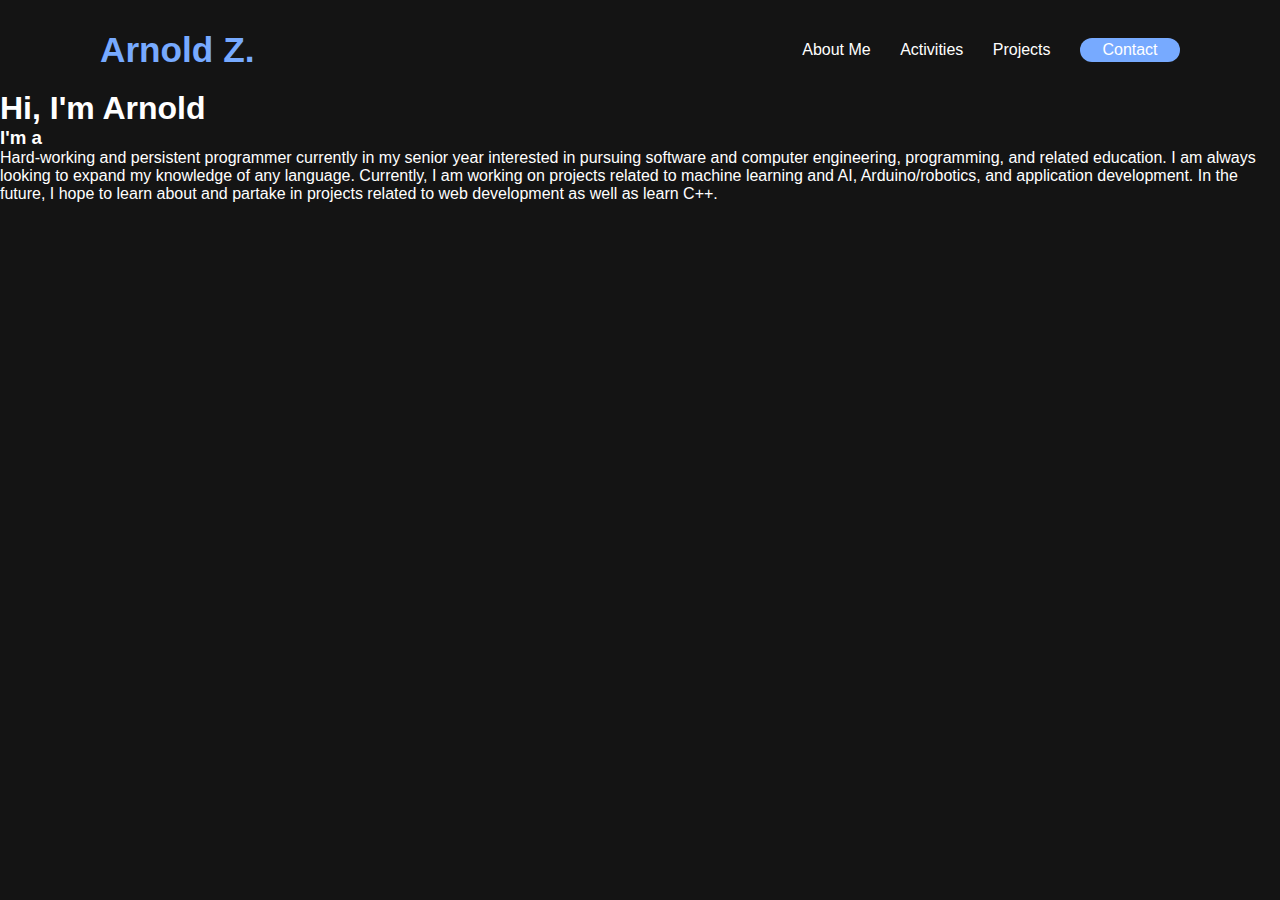
==== index.html @ 7964592f "skeleton of site" ====
<!DOCTYPE html>
<html lang="en">
<head>
    <meta charset="UTF-8">
    <meta name="viewport" content="width=device-width, initial-scale=1.0">
    <title>arnold's about me</title>
    <link rel="stylesheet" href="styles.css">
</head>
<body>
    <header>
        <div class="logo">
            <a href="#">Arnold Z.</a>
        </div>
        <div class="navbar">
                <a href="#">About Me</a>
                <a href="#">Activities</a>
                <a href="#">Projects</a>
                <button href="#">Contact</button>
        </div>
    </header>

    <div class="home">
        <h1>Hi, I'm <span>Arnold</span></h1>
        <h3 class="typing-text">I'm a <span></span></h3>
        <p>Hard-working and persistent programmer currently in my senior year interested in pursuing software and computer engineering, programming, and related education. I am always looking to expand my knowledge of any language. 

        Currently, I am working on projects related to machine learning and AI, Arduino/robotics, and application development. In the future, I hope to learn about and partake in projects related to web development as well as learn C++.</p>
    </div>
    
</body>
</html>
---- styles.css ----
* {
    margin: 0;
    padding: 0;
    box-sizing: border-box;
    text-decoration: none;
    border: none;
    outline: none;
    font-family: "Poppins", sans-serif;
    color: white;
}

html {
    scroll-behavior: smooth;
}

body {
    background-color: rgb(20, 20, 20);
}

header {
    margin: 0px 100px;
    padding-top: 30px;
    padding-bottom: 20px;

    display: flex;
    justify-content: space-between;
    /* background-color: red; */

    align-items: center;
}

.logo {
    transition: .3s ease;
    
}

.logo a {
    color: #77aaff;
    font-size: 2.2rem;
    font-weight: 600;
}

.logo:hover {
    transform: scale(1.15);
}

.navbar a, button {
    color: white;
    font-size: 1rem;
    font-weight: 250;

    margin-left: 25px;

    display: inline-block;
    transition: .3s ease;
}

button {
    border-radius: 100px;
    width: 100px;
    padding: 3px;
    background-color: #77aaff;
}

.navbar a:hover{
    transform: scale(1.15);
    color:#77aaff;
    /* text-decoration: underline;
    text-decoration-thickness: 2px;
    text-underline-offset: 2px; */
}

button:hover {
    transform: scale(1.1);
    background-color: #3982ff;
    cursor: pointer;
}
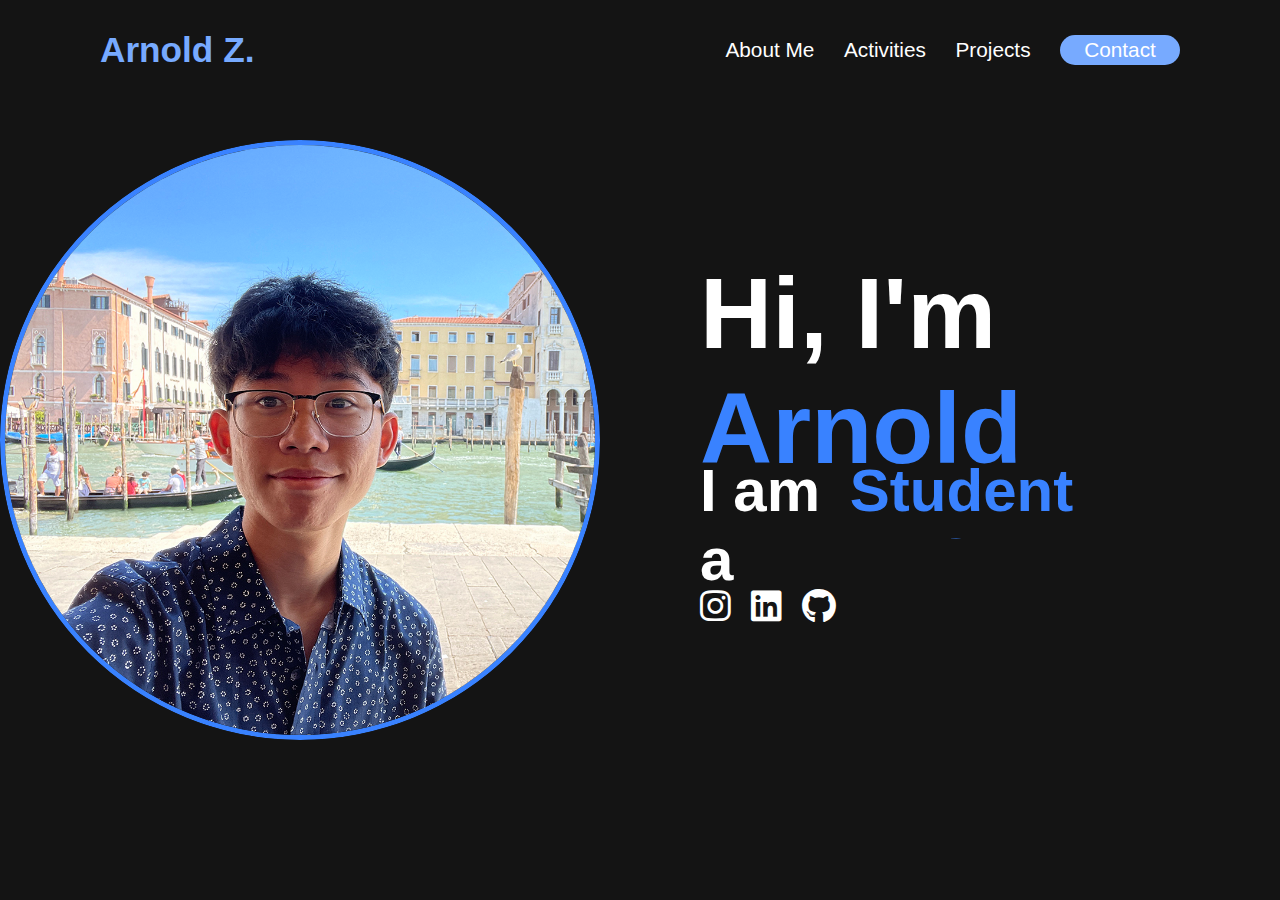
==== commit 62407124: "finished home/hero page" ====
--- a/index.html
+++ b/index.html
@@ -4,7 +4,9 @@
     <meta charset="UTF-8">
     <meta name="viewport" content="width=device-width, initial-scale=1.0">
     <title>arnold's about me</title>
+
     <link rel="stylesheet" href="styles.css">
+    <link rel="stylesheet" href="https://cdnjs.cloudflare.com/ajax/libs/font-awesome/6.6.0/css/all.min.css">
 </head>
 <body>
     <header>
@@ -20,11 +22,34 @@
     </header>
 
     <div class="home">
-        <h1>Hi, I'm <span>Arnold</span></h1>
-        <h3 class="typing-text">I'm a <span></span></h3>
-        <p>Hard-working and persistent programmer currently in my senior year interested in pursuing software and computer engineering, programming, and related education. I am always looking to expand my knowledge of any language. 
+        <link rel="stylesheet" href="index.css">
 
-        Currently, I am working on projects related to machine learning and AI, Arduino/robotics, and application development. In the future, I hope to learn about and partake in projects related to web development as well as learn C++.</p>
+        <img src="images/arnold.png" alt="Arnold" id="Arnold">
+
+        <div class="hero_info">
+            <div class="home_header">
+                <h1>Hi, I'm <span id="name">Arnold</span></h1>
+            </div>
+            
+            <div class="text_scroll">
+                <h2 class="scrolling-text">I am a </h2>
+                <div class="words">
+                    <h2><span> Student</span></h2>
+                    <h2><span> DECA President</span></h2>
+                    <h2><span> Programmer</span></h2>
+                    <h2><span> Volleyball Player</span></h2>
+                    <h2><span> Youth Coordinator</span></h2>
+                    <h2><span> Student</span></h2>
+                </div>
+            </div>
+            
+            <div class="links">
+                <a href="https://www.instagram.com/kuya.arnold/" target="_blank"><i class="fa-brands fa-instagram"></i></a>
+                <a href="https://www.linkedin.com/in/arnoldzamora/" target="_blank"><i class="fa-brands fa-linkedin"></i></a>
+                <a href="https://github.com/xgoofyy/xgoofyy/tree/main" target="_blank"><i class="fa-brands fa-github"></i></a>
+            </div>
+
+        </div>
     </div>
     
 </body>
--- a/styles.css
+++ b/styles.css
@@ -46,7 +46,7 @@
 
 .navbar a, button {
     color: white;
-    font-size: 1rem;
+    font-size: 1.3rem;
     font-weight: 250;
 
     margin-left: 25px;
@@ -57,7 +57,7 @@
 
 button {
     border-radius: 100px;
-    width: 100px;
+    width: 120px;
     padding: 3px;
     background-color: #77aaff;
 }
--- a/index.css
+++ b/index.css
@@ -0,0 +1,120 @@
+.home {
+    display: flex;
+    justify-content: center;
+    gap: 100px;
+    padding: 50px 0px 50px 0px;    
+}
+
+
+#Arnold {
+    width: 600px;
+    height: auto;
+    clip-path: circle();
+    border: 5px solid #3982ff;
+    box-sizing: border-box;
+    border-radius: 50%;
+}
+
+.hero_info {
+    display: flex;
+    flex-direction: column;
+    justify-content: center;
+}
+
+.home h1 {
+    font-size: 100px;
+    margin-bottom: -30px;
+}
+
+#name {
+    color:#3982ff;
+}
+
+.home:hover #name { /*triggers glow animation when hovered over home*/
+    animation: glow 1.5s ease-in-out infinite alternate;
+}
+
+@keyframes glow {
+    from {
+        text-shadow: 0px 0px 0px #004ed6;
+    }
+
+    to {
+        text-shadow: 0 0 15px #004ed6, 0 0 0px #004ed6;
+    }
+}
+
+.home h2 {
+    font-size: 60px;
+}
+
+.text_scroll {
+    box-sizing: content-box;
+    display: flex;
+
+    height: 83px;
+}
+
+.words {
+    overflow: hidden;
+    margin-top: 0px;
+}
+
+.words span{
+    color: #3982ff;
+    display: block;
+    padding-left: 10px;
+
+    animation: word_spin 8s infinite;
+}
+
+@keyframes word_spin { /* "I am a... " text animation */
+    12% {
+        transform: translateY(-105%);
+    }
+    20% {
+        transform: translateY(-100%);
+    }
+    32% {
+        transform: translateY(-205%);
+    }
+    40% {
+        transform: translateY(-200%);
+    }
+    52% {
+        transform: translateY(-305%);
+    }
+    60% {
+        transform: translateY(-300%);
+    }
+    72% {
+        transform: translateY(-405%);
+    }
+    80% {
+        transform: translateY(-400%);
+    }
+    92% {
+        transform: translateY(-505%);
+    }
+    100% {
+        transform: translateY(-500%);
+    }
+}
+
+.links {
+    display: flex;
+    justify-content: flex-start;
+    padding-top: 50px;
+}
+
+.links i {
+    font-size: 35px;
+    margin-right: 20px;
+
+    transition: .3s ease;
+}
+
+.links i:hover {
+    transform: scale(1.2);
+    color:#3982ff;
+}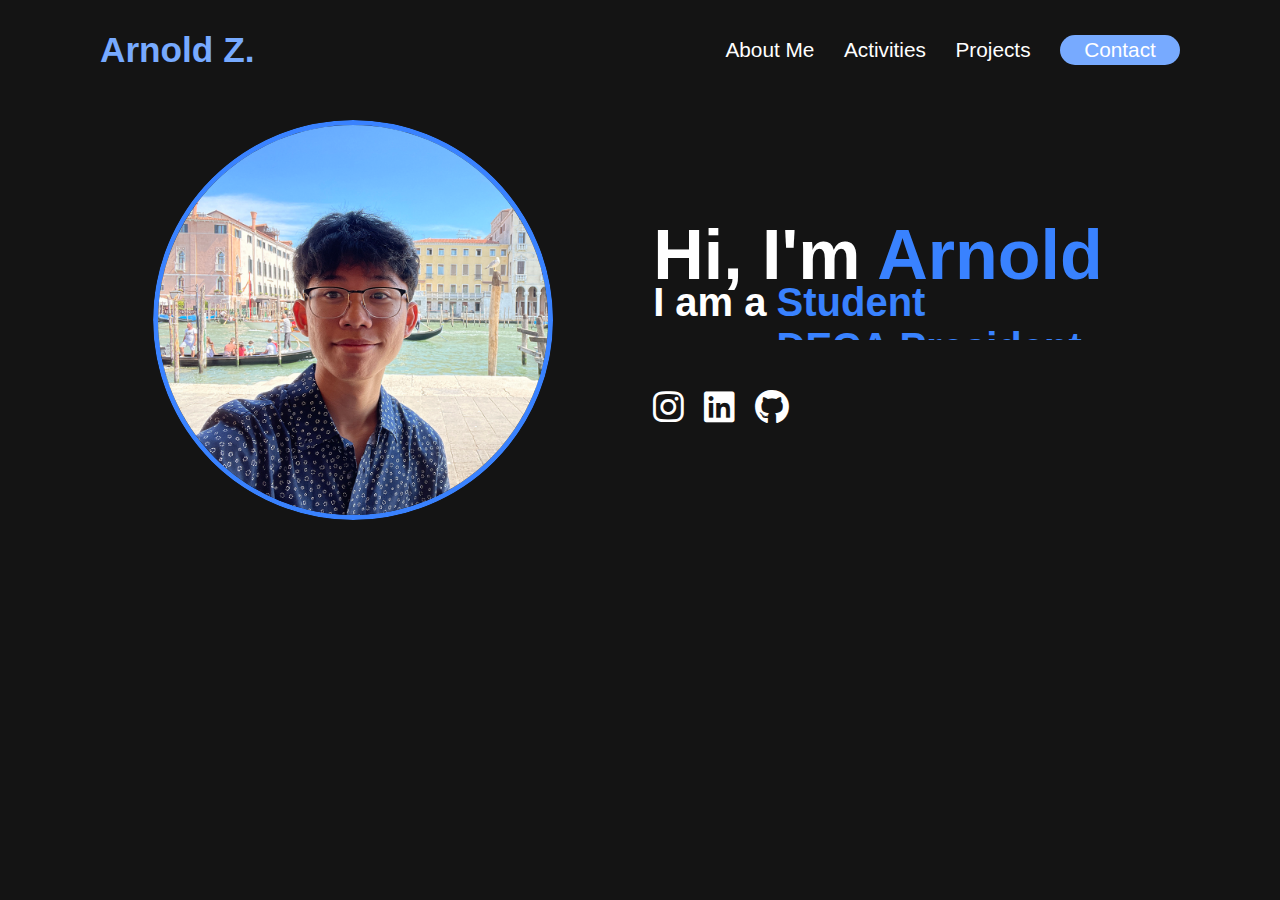
==== commit 6addfc32: "even more responsive" ====
--- a/index.html
+++ b/index.html
@@ -18,6 +18,8 @@
                 <a href="#">Activities</a>
                 <a href="#">Projects</a>
                 <button href="#">Contact</button>
+
+                <i class="fa-solid fa-bars" href="#"></i>
         </div>
     </header>
 
@@ -46,7 +48,7 @@
             <div class="links">
                 <a href="https://www.instagram.com/kuya.arnold/" target="_blank"><i class="fa-brands fa-instagram"></i></a>
                 <a href="https://www.linkedin.com/in/arnoldzamora/" target="_blank"><i class="fa-brands fa-linkedin"></i></a>
-                <a href="https://github.com/xgoofyy/xgoofyy/tree/main" target="_blank"><i class="fa-brands fa-github"></i></a>
+                <a href="https://github.com/xgoofyy" target="_blank"><i class="fa-brands fa-github"></i></a>
             </div>
 
         </div>
--- a/styles.css
+++ b/styles.css
@@ -14,7 +14,8 @@
 }
 
 body {
-    background-color: rgb(20, 20, 20);
+    background-color: #141414;
+    padding-top: 70px;
 }
 
 header {
@@ -26,12 +27,18 @@
     justify-content: space-between;
     /* background-color: red; */
 
+    position: fixed;
+    top: 0;
+    right: 0;
+    left: 0;
+    z-index: 1000;
+    background-color: #141414;
+
     align-items: center;
 }
 
 .logo {
     transition: .3s ease;
-    
 }
 
 .logo a {
@@ -55,6 +62,12 @@
     transition: .3s ease;
 }
 
+.navbar i {
+    font-size: 40px;
+    visibility: hidden;
+    display: none;
+}
+
 button {
     border-radius: 100px;
     width: 120px;
@@ -74,4 +87,33 @@
     transform: scale(1.1);
     background-color: #3982ff;
     cursor: pointer;
+}
+
+@media (max-width: 1024px) {
+    header {
+        margin: 20px 40px;
+        padding: 0px 0px 10px 0px;
+    }
+
+    .logo a {
+        font-size: 3rem;
+    }
+
+    .navbar {
+        margin-top: 10px;
+    }
+
+    .navbar a, button {
+        visibility: hidden;
+        display: none;
+    }
+
+    .navbar i {
+        visibility: visible;
+        display:flex;
+    }
+
+    body {
+        padding-top: 80px;
+    }
 }--- a/index.css
+++ b/index.css
@@ -117,4 +117,64 @@
 .links i:hover {
     transform: scale(1.2);
     color:#3982ff;
+}
+
+@media (max-width: 1440px) {
+    #Arnold {
+        width: 400px;
+        height: auto;
+    }
+    
+    .home h1 {
+        font-size: 70px;
+        margin-bottom: -15px;
+    }
+
+    .home h2 {
+        font-size: 40px;
+    }
+
+    .text_scroll {
+        height: 60px;
+    }
+}
+
+@media (max-width: 1024px) {
+    .home {
+        flex-direction: column;
+        align-items: center;
+        gap: 50px;
+    }
+
+    .links {
+        display: flex;
+        justify-content: center;
+        padding-top: 40px;
+    }
+}
+
+@media (max-width: 768px) {
+    #Arnold {
+        width: 300px;
+        height: auto;
+    }
+    
+    .home h1 {
+        font-size: 35px;
+        margin-bottom: -10px;
+    }
+
+    .home h2 {
+        font-size: 30px;
+    }
+
+    .text_scroll {
+        height: 45px;
+    }
+
+    .links {
+        display: flex;
+        justify-content: center;
+        padding-top: 30px;
+    }
 }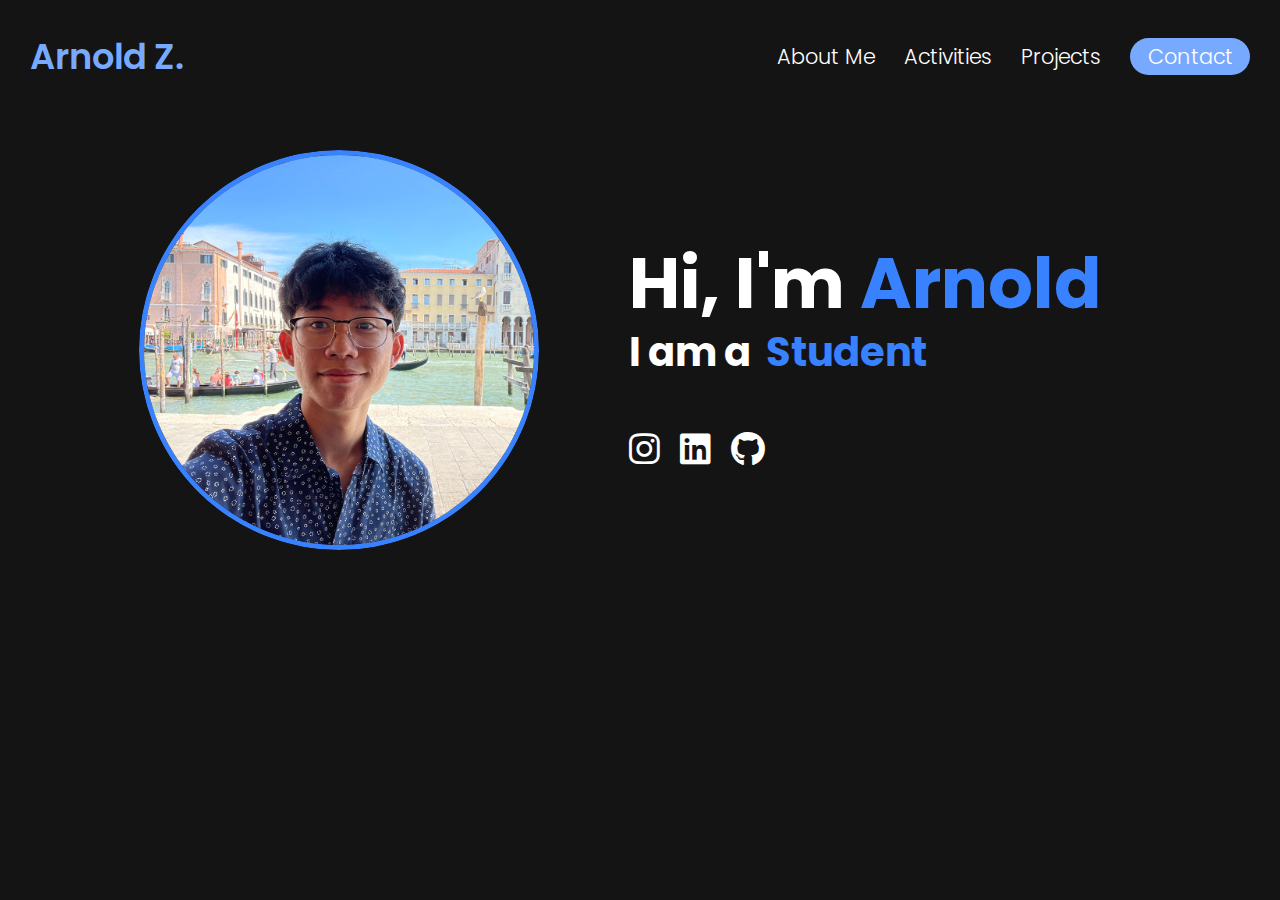
==== commit 5f36c208: "added functional pages" ====
--- a/index.html
+++ b/index.html
@@ -1,58 +1,60 @@
 <!DOCTYPE html>
 <html lang="en">
 <head>
-    <meta charset="UTF-8">
-    <meta name="viewport" content="width=device-width, initial-scale=1.0">
-    <title>arnold's about me</title>
+   <meta charset="UTF-8">
+   <meta name="viewport" content="width=device-width, initial-scale=1.0">
+   <title>Arnold's Page</title>
 
-    <link rel="stylesheet" href="styles.css">
-    <link rel="stylesheet" href="https://cdnjs.cloudflare.com/ajax/libs/font-awesome/6.6.0/css/all.min.css">
+
+   <link rel="stylesheet" href="styles.css">
+   <link rel="stylesheet" href="https://cdnjs.cloudflare.com/ajax/libs/font-awesome/6.6.0/css/all.min.css">
 </head>
 <body>
-    <header>
-        <div class="logo">
-            <a href="#">Arnold Z.</a>
-        </div>
-        <div class="navbar">
-                <a href="#">About Me</a>
-                <a href="#">Activities</a>
-                <a href="#">Projects</a>
-                <button href="#">Contact</button>
+   <header>
+       <div class="logo">
+           <a href="#">Arnold Z.</a>
+       </div>
+       <div class="navbar">
+               <a href="about.html">About Me</a>
+               <a href="activities.html">Activities</a>
+               <a href="projects.html">Projects</a>
+               <button href="contact.html">Contact</button>
 
-                <i class="fa-solid fa-bars" href="#"></i>
-        </div>
-    </header>
 
-    <div class="home">
-        <link rel="stylesheet" href="index.css">
+               <i class="fa-solid fa-bars" href="#"></i>
+       </div>
+   </header>
 
-        <img src="images/arnold.png" alt="Arnold" id="Arnold">
+   <div class="home">
+       <link rel="stylesheet" href="index.css">
 
-        <div class="hero_info">
-            <div class="home_header">
-                <h1>Hi, I'm <span id="name">Arnold</span></h1>
-            </div>
-            
-            <div class="text_scroll">
-                <h2 class="scrolling-text">I am a </h2>
-                <div class="words">
-                    <h2><span> Student</span></h2>
-                    <h2><span> DECA President</span></h2>
-                    <h2><span> Programmer</span></h2>
-                    <h2><span> Volleyball Player</span></h2>
-                    <h2><span> Youth Coordinator</span></h2>
-                    <h2><span> Student</span></h2>
-                </div>
-            </div>
-            
-            <div class="links">
-                <a href="https://www.instagram.com/kuya.arnold/" target="_blank"><i class="fa-brands fa-instagram"></i></a>
-                <a href="https://www.linkedin.com/in/arnoldzamora/" target="_blank"><i class="fa-brands fa-linkedin"></i></a>
-                <a href="https://github.com/xgoofyy" target="_blank"><i class="fa-brands fa-github"></i></a>
-            </div>
+       <img src="images/arnold.png" alt="Arnold" id="Arnold">
 
-        </div>
-    </div>
-    
+       <div class="hero_info">
+           <div class="home_header">
+               <h1>Hi, I'm <span id="name">Arnold</span></h1>
+           </div>
+          
+           <div class="text_scroll">
+               <h2 class="scrolling-text">I am a </h2>
+               <div class="words">
+                   <h2><span> Student</span></h2>
+                   <h2><span> DECA President</span></h2>
+                   <h2><span> Programmer</span></h2>
+                   <h2><span> Volleyball Player</span></h2>
+                   <h2><span> Youth Coordinator</span></h2>
+                   <h2><span> Student</span></h2>
+               </div>
+           </div>
+          
+           <div class="links">
+               <a href="https://www.instagram.com/kuya.arnold/" target="_blank"><i class="fa-brands fa-instagram"></i></a>
+               <a href="https://www.linkedin.com/in/arnoldzamora/" target="_blank"><i class="fa-brands fa-linkedin"></i></a>
+               <a href="https://github.com/xgoofyy" target="_blank"><i class="fa-brands fa-github"></i></a>
+           </div>
+
+       </div>
+   </div>
+  
 </body>
 </html>--- a/styles.css
+++ b/styles.css
@@ -1,119 +1,123 @@
+@import url('https://fonts.googleapis.com/css2?family=Poppins:ital,wght@0,100;0,200;0,300;0,400;0,500;0,600;0,700;0,800;0,900;1,100;1,200;1,300;1,400;1,500;1,600;1,700;1,800;1,900&display=swap');
+
 * {
-    margin: 0;
-    padding: 0;
-    box-sizing: border-box;
-    text-decoration: none;
-    border: none;
-    outline: none;
-    font-family: "Poppins", sans-serif;
-    color: white;
+   margin: 0;
+   padding: 0;
+   box-sizing: border-box;
+   text-decoration: none;
+   border: none;
+   outline: none;
+   font-family: "Poppins", sans-serif;
+   color: white;
 }
 
 html {
-    scroll-behavior: smooth;
+   scroll-behavior: smooth;
 }
 
 body {
-    background-color: #141414;
-    padding-top: 70px;
+   background-color: #141414;
+   padding-top: 100px;
 }
 
 header {
-    margin: 0px 100px;
-    padding-top: 30px;
-    padding-bottom: 20px;
+   margin: 0px 0px;
+   padding: 30px 30px;
 
-    display: flex;
-    justify-content: space-between;
-    /* background-color: red; */
 
-    position: fixed;
-    top: 0;
-    right: 0;
-    left: 0;
-    z-index: 1000;
-    background-color: #141414;
+   display: flex;
+   justify-content: space-between;
+   background-color: #141414;
 
-    align-items: center;
+
+   position: fixed;
+   top: 0;
+   right: 0;
+   left: 0;
+   z-index: 1000;
+
+
+   align-items: center;
 }
 
 .logo {
-    transition: .3s ease;
+   transition: .3s ease;
 }
 
 .logo a {
-    color: #77aaff;
-    font-size: 2.2rem;
-    font-weight: 600;
+   color: #77aaff;
+   font-size: 2.2rem;
+   font-weight: 600;
 }
 
 .logo:hover {
-    transform: scale(1.15);
+   transform: scale(1.15);
 }
 
 .navbar a, button {
-    color: white;
-    font-size: 1.3rem;
-    font-weight: 250;
+   color: white;
+   font-size: 1.3rem;
+   font-weight: 300;
 
-    margin-left: 25px;
 
-    display: inline-block;
-    transition: .3s ease;
+   margin-left: 25px;
+
+   display: inline-block;
+   transition: .3s ease;
 }
 
 .navbar i {
-    font-size: 40px;
-    visibility: hidden;
-    display: none;
+   font-size: 40px;
+   visibility: hidden;
+   display: none;
 }
 
 button {
-    border-radius: 100px;
-    width: 120px;
-    padding: 3px;
-    background-color: #77aaff;
+   border-radius: 100px;
+   width: 120px;
+   padding: 3px;
+   background-color: #77aaff;
 }
 
 .navbar a:hover{
-    transform: scale(1.15);
-    color:#77aaff;
-    /* text-decoration: underline;
-    text-decoration-thickness: 2px;
-    text-underline-offset: 2px; */
+   transform: scale(1.15);
+   color:#77aaff;
+   /* text-decoration: underline;
+   text-decoration-thickness: 2px;
+   text-underline-offset: 2px; */
 }
 
 button:hover {
-    transform: scale(1.1);
-    background-color: #3982ff;
-    cursor: pointer;
+   transform: scale(1.1);
+   background-color: #3982ff;
+   cursor: pointer;
 }
 
 @media (max-width: 1024px) {
-    header {
-        margin: 20px 40px;
-        padding: 0px 0px 10px 0px;
-    }
+   header {
+       margin: 0px 40px;
+       padding: 20px 0px 10px 0px;
+   }
 
-    .logo a {
-        font-size: 3rem;
-    }
+   .logo a {
+       font-size: 3rem;
+   }
 
-    .navbar {
-        margin-top: 10px;
-    }
+   .navbar {
+       margin-top: 10px;
+   }
 
-    .navbar a, button {
-        visibility: hidden;
-        display: none;
-    }
+   .navbar a, button {
+       visibility: hidden;
+       display: none;
+   }
 
-    .navbar i {
-        visibility: visible;
-        display:flex;
-    }
+   .navbar i {
+       visibility: visible;
+       display:flex;
+   }
 
-    body {
-        padding-top: 80px;
-    }
+   body {
+       padding-top: 80px;
+   }
 }--- a/index.css
+++ b/index.css
@@ -2,73 +2,75 @@
     display: flex;
     justify-content: center;
     gap: 100px;
-    padding: 50px 0px 50px 0px;    
-}
-
-
-#Arnold {
+    padding: 50px 0px 50px 0px;
+ }
+ 
+ #Arnold {
     width: 600px;
     height: auto;
+    border: 5px solid #3982ff;
     clip-path: circle();
-    border: 5px solid #3982ff;
+ 
     box-sizing: border-box;
     border-radius: 50%;
-}
-
-.hero_info {
+ }
+ 
+ .hero_info {
     display: flex;
     flex-direction: column;
     justify-content: center;
-}
-
-.home h1 {
+ }
+ 
+ .home h1 {
     font-size: 100px;
-    margin-bottom: -30px;
-}
-
-#name {
+    margin-bottom: -20px;
+ }
+ 
+ #name {
     color:#3982ff;
-}
-
-.home:hover #name { /*triggers glow animation when hovered over home*/
+ }
+ 
+ .home:hover #name { /*triggers glow animation when hovered over home*/
     animation: glow 1.5s ease-in-out infinite alternate;
-}
-
-@keyframes glow {
+ }
+ 
+ @keyframes glow {
     from {
         text-shadow: 0px 0px 0px #004ed6;
     }
-
+ 
     to {
-        text-shadow: 0 0 15px #004ed6, 0 0 0px #004ed6;
+        text-shadow: 0 0 20px #004ed6, 0 0 0px #004ed6;
     }
-}
-
-.home h2 {
-    font-size: 60px;
-}
-
-.text_scroll {
+ }
+ 
+ .home h2 {
+    font-size: 50px
+ }
+ 
+ .text_scroll {
     box-sizing: content-box;
     display: flex;
-
-    height: 83px;
-}
-
-.words {
+ 
+ 
+    height: 80px;
+ }
+ 
+ .words {
     overflow: hidden;
     margin-top: 0px;
-}
-
-.words span{
+ }
+ 
+ .words span{
     color: #3982ff;
     display: block;
-    padding-left: 10px;
-
+    padding-left: 15px;
+ 
+ 
     animation: word_spin 8s infinite;
-}
-
-@keyframes word_spin { /* "I am a... " text animation */
+ }
+ 
+ @keyframes word_spin { /* "I am a... " text animation */
     12% {
         transform: translateY(-105%);
     }
@@ -99,82 +101,91 @@
     100% {
         transform: translateY(-500%);
     }
-}
-
-.links {
+ }
+ 
+ .links {
     display: flex;
     justify-content: flex-start;
     padding-top: 50px;
-}
-
-.links i {
+ }
+ 
+ .links i {
     font-size: 35px;
     margin-right: 20px;
-
+ 
     transition: .3s ease;
-}
-
-.links i:hover {
+ }
+ 
+ .links i:hover {
     transform: scale(1.2);
     color:#3982ff;
-}
-
-@media (max-width: 1440px) {
+ }
+ 
+ @media (max-width: 1440px) {
     #Arnold {
         width: 400px;
         height: auto;
     }
-    
+   
+    .home {
+        gap: 90px;
+    }
+ 
     .home h1 {
         font-size: 70px;
         margin-bottom: -15px;
     }
-
+ 
     .home h2 {
         font-size: 40px;
     }
-
+ 
     .text_scroll {
         height: 60px;
     }
-}
-
-@media (max-width: 1024px) {
+ }
+ 
+ @media (max-width: 1024px) {
+    #Arnold {
+        width: 450px;
+        height: auto;
+    }
+ 
     .home {
         flex-direction: column;
         align-items: center;
-        gap: 50px;
+        gap: 25px;
     }
-
+ 
     .links {
         display: flex;
         justify-content: center;
         padding-top: 40px;
     }
-}
-
-@media (max-width: 768px) {
+ }
+ 
+ @media (max-width: 768px) {
     #Arnold {
-        width: 300px;
+        width: 350px;
         height: auto;
     }
-    
+   
     .home h1 {
-        font-size: 35px;
+        font-size: 60px;
         margin-bottom: -10px;
     }
-
+ 
     .home h2 {
         font-size: 30px;
     }
-
+ 
     .text_scroll {
         height: 45px;
     }
-
+ 
     .links {
         display: flex;
         justify-content: center;
         padding-top: 30px;
     }
-}+ }